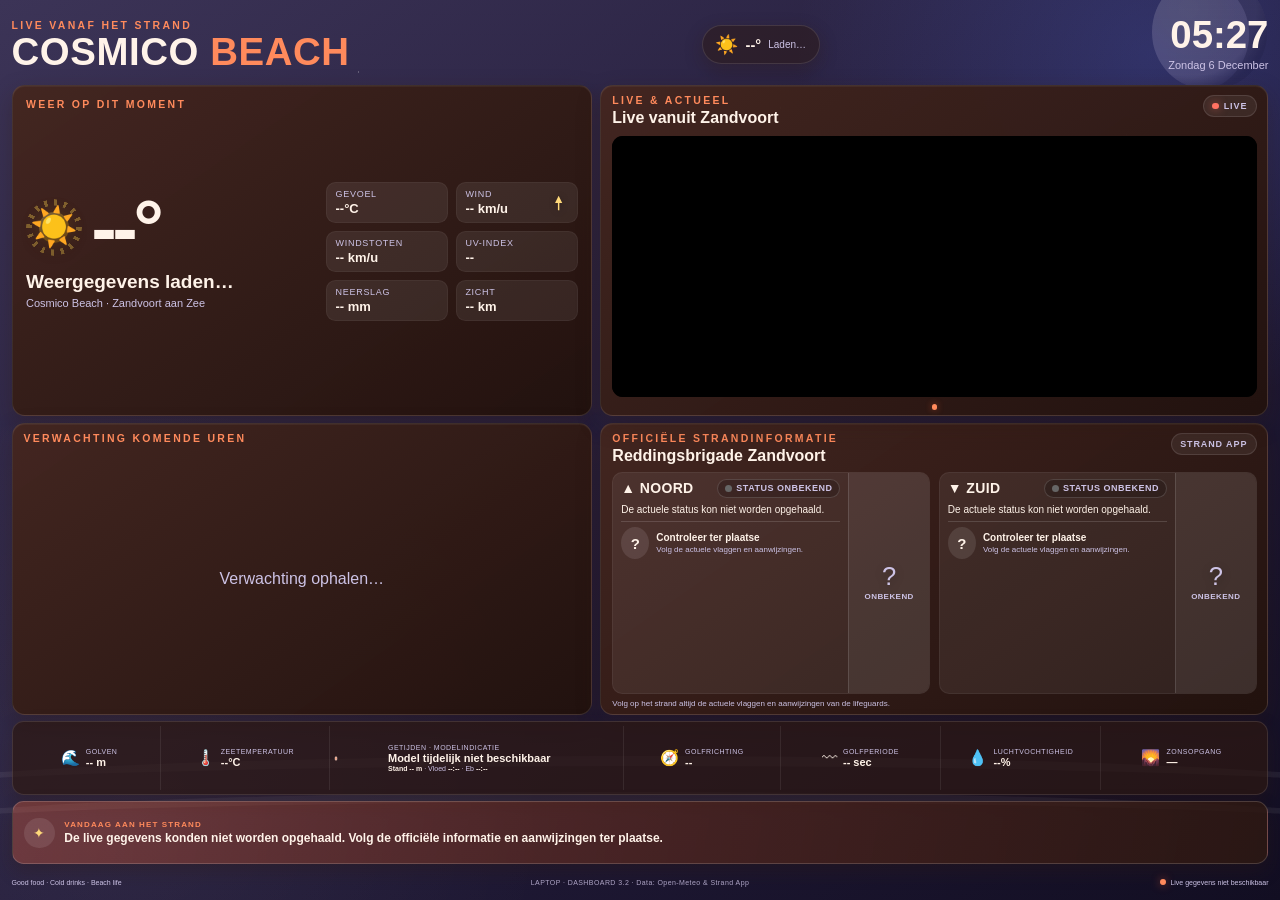
==== index.html @ 4845926a "versies aangepast" ====
<!doctype html>
<html lang="nl">
<head>
  <meta charset="utf-8">
  <meta name="viewport" content="width=device-width, initial-scale=1, viewport-fit=cover">
  <meta name="theme-color" content="#bc5e42">
  <meta http-equiv="Cache-Control" content="no-cache, no-store, must-revalidate">
  <title>Cosmico Beach — Dashboard 3.2.2</title>
  <link rel="stylesheet" href="style.css?v=323">
</head>
<body>
  <div class="ambient" aria-hidden="true">
    <div class="ambient-sun"><span></span></div>
    <div class="ambient-moon"></div>
    <div class="ambient-stars"></div>
    <div class="ambient-wave wave-one"></div>
    <div class="ambient-wave wave-two"></div>
  </div>

  <main id="webEmbed" class="web-embed" aria-label="Actuele strandinformatie Cosmico Beach">
    <a class="web-embed-link" href="https://dashboard.cosmicobeach.nl/?mode=mobile&v=321" target="_top" aria-label="Bekijk alle live strandinformatie">
      <div class="web-main">
        <span id="webWeatherIcon" class="web-weather-icon">☀️</span>
        <div class="web-weather-copy">
          <strong id="webTemperature">--°</strong>
          <span id="webCondition">Live gegevens laden…</span>
        </div>
      </div>
      <div class="web-metrics">
        <div><small>Zeewater</small><strong id="webWaterTemperature">--°C</strong></div>
        <div><small>Wind</small><strong id="webWind">-- km/u</strong></div>
        <div><small>Golven</small><strong id="webWaveHeight">-- m</strong></div>
        <div class="web-guard"><small>Strand</small><strong id="webGuardStatus">Status laden…</strong></div>
      </div>
      <span class="web-cta">Bekijk live strandweer →</span>
    </a>
  </main>

  <main id="adviceEmbed" class="advice-embed" aria-label="Actueel strandadvies Cosmico Beach">
    <a class="advice-embed-link" href="https://dashboard.cosmicobeach.nl/?mode=mobile&v=322" target="_top" aria-label="Bekijk alle live strandinformatie">
      <span class="advice-embed-icon" aria-hidden="true">✦</span>
      <div class="advice-embed-copy">
        <small>VANDAAG AAN HET STRAND</small>
        <strong id="webAdvice" aria-live="polite">Actueel strandadvies wordt samengesteld…</strong>
      </div>
      <span class="advice-embed-cta">Bekijk live strandweer →</span>
    </a>
  </main>

  <div id="app">
    <header class="topbar">
      <div class="brand-block">
        <div class="eyebrow">LIVE VANAF HET STRAND</div>
        <h1>COSMICO <span>BEACH</span></h1>
      </div>

      <div class="topbar-summary" aria-label="Korte weersamenvatting" aria-live="polite">
        <span id="headerWeatherIcon" class="mini-weather-icon">☀️</span>
        <strong id="headerTemperature">--°</strong>
        <span id="headerCondition">Laden…</span>
      </div>

      <div class="clock" aria-label="Tijd en datum">
        <strong id="clockTime">--:--</strong>
        <span id="clockDate">Zandvoort aan Zee</span>
      </div>
    </header>

    <main class="dashboard">
      <section class="card current-card">
        <div class="section-label">WEER OP DIT MOMENT</div>
        <div class="current-layout">
          <div class="weather-main">
            <div class="temperature-line">
              <div class="weather-orbit" aria-hidden="true">
                <span class="sun-core"></span>
                <span class="sun-rays"></span>
                <span id="weatherIcon" class="weather-icon">☀️</span>
              </div>
              <strong id="temperature" class="temperature" aria-live="polite">--°</strong>
            </div>
            <h2 id="condition" class="condition" aria-live="polite">Weergegevens laden…</h2>
            <p class="location">Cosmico Beach · Zandvoort aan Zee</p>
          </div>

          <div class="metric-grid">
            <div class="metric"><span>Gevoel</span><strong id="feelsLike">--°C</strong></div>
            <div class="metric metric-wind">
              <span>Wind</span>
              <strong id="wind">-- km/u</strong>
              <svg id="windArrow" class="wind-arrow" viewBox="0 0 24 24" aria-hidden="true" style="--wind-deg:0deg">
                <path d="M12 2 L17 12 L13 12 L13 22 L11 22 L11 12 L7 12 Z"></path>
              </svg>
            </div>
            <div class="metric"><span>Windstoten</span><strong id="windGusts">-- km/u</strong></div>
            <div class="metric"><span>UV-index</span><strong id="uvIndex">--</strong></div>
            <div class="metric"><span>Neerslag</span><strong id="precipitation">-- mm</strong></div>
            <div class="metric"><span>Zicht</span><strong id="visibility">-- km</strong></div>
          </div>
        </div>
      </section>

      <section class="card media-card">
        <div class="media-heading">
          <div>
            <div class="section-label">LIVE & ACTUEEL</div>
            <h2 id="mediaTitle">Live vanuit Zandvoort</h2>
          </div>
          <div class="media-indicator"><span class="live-dot"></span><span>LIVE</span></div>
        </div>
        <div class="media-frame">
          <iframe
            id="liveCamera"
            title="Live webcam Zandvoort Boulevard en strand"
            src="https://www.youtube.com/embed/q0-DDh1zdY4?autoplay=1&mute=1&controls=0&modestbranding=1&rel=0&playsinline=1"
            allow="autoplay; encrypted-media; picture-in-picture"
            referrerpolicy="strict-origin-when-cross-origin"
            allowfullscreen>
          </iframe>
          <div class="camera-fallback">Livecam wordt geladen…</div>
        </div>
        <div class="slide-dots" aria-hidden="true"><span class="active"></span></div>
      </section>

      <section class="card forecast-card">
        <div class="section-label">VERWACHTING KOMENDE UREN</div>
        <div id="hourlyForecast" class="hourly-forecast" aria-live="polite">
          <div class="loading-copy">Verwachting ophalen…</div>
        </div>
      </section>

      <section class="card rescue-card">
        <div class="rescue-heading">
          <div>
            <div class="section-label">OFFICIËLE STRANDINFORMATIE</div>
            <h2>Reddingsbrigade Zandvoort</h2>
          </div>
          <span class="source-chip">STRAND APP</span>
        </div>
        <div id="rescuePosts" class="rescue-posts" aria-live="polite">
          <div class="rescue-loading">Status van de strandposten wordt opgehaald…</div>
        </div>
        <p class="rescue-disclaimer">Volg op het strand altijd de actuele vlaggen en aanwijzingen van de lifeguards.</p>
      </section>

      <section class="conditions-strip">
        <div class="condition-item"><span class="condition-icon wave-icon">🌊</span><div><small>Golven</small><strong id="waveHeight">-- m</strong></div></div>
        <div class="condition-item"><span class="condition-icon">🌡️</span><div><small>Zeetemperatuur</small><strong id="waterTemperature">--°C</strong></div></div>
        <div class="condition-item tide-item">
          <svg id="tideSpark" class="tide-spark" viewBox="0 0 120 34" preserveAspectRatio="none" aria-hidden="true">
            <polyline id="tideSparkLine" points=""></polyline>
            <circle id="tideSparkNow" cx="0" cy="17" r="2.4"></circle>
          </svg>
          <div>
            <small>Getijden · modelindicatie</small>
            <strong id="tideState">Waterstand laden…</strong>
            <span class="tide-detail"><b id="tideHeight">Stand -- m</b> · Vloed <b id="nextHighTide">--:--</b> · Eb <b id="nextLowTide">--:--</b></span>
          </div>
        </div>
        <div class="condition-item"><span class="condition-icon compass-icon">🧭</span><div><small>Golfrichting</small><strong id="waveDirection">--</strong></div></div>
        <div class="condition-item"><span class="condition-icon period-icon">〰</span><div><small>Golfperiode</small><strong id="wavePeriod">-- sec</strong></div></div>
        <div class="condition-item"><span class="condition-icon">💧</span><div><small>Luchtvochtigheid</small><strong id="humidity">--%</strong></div></div>
        <div class="condition-item"><span class="condition-icon" id="sunIcon">🌅</span><div><small id="sunLabel">Zonsondergang</small><strong id="sunset">--:--</strong></div></div>
      </section>

      <section class="advice-bar">
        <div class="advice-icon">✦</div>
        <div>
          <small>VANDAAG AAN HET STRAND</small>
          <strong id="beachAdvice" aria-live="polite">Actueel strandadvies wordt samengesteld…</strong>
        </div>
      </section>
    </main>

    <footer>
      <span>Good food · Cold drinks · Beach life</span>
      <div class="mode-label"><span id="modeName">AUTO</span> · DASHBOARD 3.2 · Data: Open-Meteo & Strand App</div>
      <div id="connectionState" class="connection-state" aria-live="polite"><span class="connection-dot"></span><span id="connectionText">Verbinden…</span></div>
    </footer>
  </div>

  <script src="script.js?v=323" defer></script>
</body>
</html>
---- style.css ----
:root {
  --terracotta: #c75f40;
  --terracotta-light: #dc8668;
  --espresso: #24130f;
  --panel: rgba(43, 23, 18, .94);
  --cream: #fff3e9;
  --cream-soft: #e8d0c2;
  --orange: #ff6533;
  --gold: #f3bd6b;
  --green: #82d8ad;
  --red: #ff7262;
  --line: rgba(255,255,255,.11);
  --shadow: rgba(47,24,17,.32);
  --bg-a: rgba(255,101,51,.34);
  --bg-b: rgba(255,243,233,.12);
  --bg-1: #d6a892;
  --bg-2: #b86b50;
  --bg-3: #8d4635;
  --sun-opacity: .11;
  --moon-opacity: 0;
  --star-opacity: 0;
  --motion-play: running;
}

/* ---- Dag/nacht thema's, bepaald in script.js op basis van zonsopgang/zonsondergang ---- */
html[data-theme="dawn"] {
  --bg-a: rgba(255,163,120,.4); --bg-b: rgba(255,214,235,.16);
  --bg-1: #e3b3a6; --bg-2: #c2735f; --bg-3: #7a4058;
  --orange: #ff8552; --gold: #ffc98f;
}
html[data-theme="dusk"] {
  --bg-a: rgba(255,101,102,.38); --bg-b: rgba(120,70,140,.18);
  --bg-1: #c9836f; --bg-2: #8a4a5c; --bg-3: #402c4f;
  --orange: #ff7048; --gold: #f6a45f;
}
html[data-theme="night"] {
  --bg-a: rgba(90,120,255,.22); --bg-b: rgba(255,243,233,.05);
  --bg-1: #3c3457; --bg-2: #241d3c; --bg-3: #120e22;
  --espresso: #0d0a18; --cream-soft: #cdc3e6;
  --orange: #ff8a5c; --gold: #ffd97a;
  --sun-opacity: 0; --moon-opacity: .16; --star-opacity: .55;
}

* { box-sizing: border-box; }
html, body { width: 100%; height: 100%; margin: 0; overflow: hidden; }
body {
  color: var(--cream);
  font-family: Inter, Arial, Helvetica, sans-serif;
  background:
    radial-gradient(circle at 90% 6%, var(--bg-a), transparent 25%),
    radial-gradient(circle at 10% 90%, var(--bg-b), transparent 30%),
    linear-gradient(145deg, var(--bg-1) 0%, var(--bg-2) 52%, var(--bg-3) 100%);
  transition: background 1.6s ease, color .8s ease;
}
body::after {
  content: ""; position: fixed; inset: 0; z-index: 0; pointer-events: none; opacity: .14;
  background: repeating-linear-gradient(0deg, rgba(255,255,255,.025) 0, rgba(255,255,255,.025) 1px, transparent 1px, transparent 5px);
}

.ambient { position: fixed; inset: 0; z-index: 0; overflow: hidden; pointer-events: none; }
.ambient-sun { position: absolute; width: 16vw; height: 16vw; right: -3vw; top: -7vw; opacity: var(--sun-opacity); border: 2px dashed rgba(255,243,233,.7); border-radius: 50%; animation: ambient-spin 24s linear infinite; animation-play-state: var(--motion-play); transition: opacity 1.6s ease; }
.ambient-sun::before, .ambient-sun::after, .ambient-sun span::before, .ambient-sun span::after { content:""; position:absolute; left:50%; top:50%; width:1.7vw; height:.45vw; border-radius:999px; background:rgba(255,243,233,.75); transform-origin:-6.2vw center; }
.ambient-sun::before { transform: translate(6.2vw,-50%) rotate(0deg); }
.ambient-sun::after { transform: translate(6.2vw,-50%) rotate(90deg); }
.ambient-sun span::before { transform: translate(6.2vw,-50%) rotate(45deg); }
.ambient-sun span::after { transform: translate(6.2vw,-50%) rotate(135deg); }
.ambient-moon { position:absolute; width:9vw; height:9vw; right:1vw; top:-2vw; border-radius:50%; opacity:var(--moon-opacity); background:radial-gradient(circle at 32% 30%, #fff9e8, #dcd2f2 60%, transparent 75%); box-shadow:-1.4vw .2vw 0 0 rgba(12,10,24,.55) inset; transition:opacity 1.6s ease; }
.ambient-stars { position:absolute; inset:0; opacity:var(--star-opacity); transition:opacity 1.6s ease;
  background-image:
    radial-gradient(1.5px 1.5px at 12% 18%, #fff, transparent 60%),
    radial-gradient(1.5px 1.5px at 28% 8%, #fff, transparent 60%),
    radial-gradient(1px 1px at 42% 22%, #fff, transparent 60%),
    radial-gradient(1.5px 1.5px at 61% 12%, #fff, transparent 60%),
    radial-gradient(1px 1px at 75% 26%, #fff, transparent 60%),
    radial-gradient(1.5px 1.5px at 88% 15%, #fff, transparent 60%),
    radial-gradient(1px 1px at 20% 34%, #fff, transparent 60%),
    radial-gradient(1px 1px at 52% 30%, #fff, transparent 60%);
  background-repeat:no-repeat;
}
.ambient-wave { position:absolute; left:-10%; width:120%; height:8vh; bottom:8vh; opacity:.08; border-radius:50%; border-top:1.2vh solid rgba(255,255,255,.8); }
.wave-one { animation: ambient-wave 7s ease-in-out infinite alternate; animation-play-state: var(--motion-play); }
.wave-two { bottom:4vh; animation: ambient-wave 9s ease-in-out infinite alternate-reverse; animation-play-state: var(--motion-play); }

#app { position: relative; z-index: 1; width: 100vw; height: 100vh; padding: 2.05vh 1.8vw 1.45vh; display: grid; grid-template-rows: 8.5vh minmax(0,1fr) 3vh; gap: 1.15vh; }
.topbar { min-height:0; display:grid; grid-template-columns:1fr auto .65fr; align-items:center; }
.brand-block .eyebrow, .section-label { color:var(--orange); font-size:clamp(10px,.82vw,16px); font-weight:900; letter-spacing:.22em; transition:color 1.2s ease; }
.brand-block h1 { margin:.35vh 0 0; font-size:clamp(34px,3vw,62px); line-height:.92; letter-spacing:.015em; }
.brand-block h1 span { color:var(--orange); transition:color 1.2s ease; }
.topbar-summary { display:flex; align-items:center; gap:.55vw; padding:.8vh 1vw; border:1px solid var(--line); border-radius:999px; background:rgba(45,24,18,.5); box-shadow:0 .7vh 2vh var(--shadow); }
.mini-weather-icon { font-size:1.45vw; animation:icon-float 3s ease-in-out infinite; animation-play-state: var(--motion-play); }
.topbar-summary strong { font-size:1.15vw; }
.topbar-summary > span:last-child { color:var(--cream-soft); font-size:clamp(10px,.7vw,14px); }
.clock { text-align:right; }
.clock strong { display:block; font-size:clamp(34px,3vw,62px); line-height:.9; }
.clock span { display:block; margin-top:.65vh; color:var(--cream-soft); font-size:clamp(11px,.72vw,15px); text-transform:capitalize; }

.dashboard { min-height:0; display:grid; grid-template-columns:.93fr 1.07fr; grid-template-rows:minmax(0,1.05fr) minmax(0,.92fr) 8.6vh 7.7vh; grid-template-areas:"current media" "forecast rescue" "conditions conditions" "advice advice"; gap:1.22vh 1.05vw; }
.card { min-width:0; min-height:0; overflow:hidden; border:1px solid var(--line); border-radius:1.2vw; background:linear-gradient(145deg,rgba(68,38,31,.96),rgba(34,18,14,.98)); box-shadow:0 1vh 2.6vh var(--shadow), inset 0 1px 0 rgba(255,255,255,.045); transition:box-shadow .8s ease; }
.current-card { grid-area:current; padding:2.1vh 1.5vw; }
.current-layout { height:calc(100% - 2.2vh); display:grid; grid-template-columns:1.06fr .94fr; gap:1.3vw; align-items:center; }
.temperature-line { display:flex; align-items:center; gap:.7vw; }
.weather-orbit { position:relative; width:4.9vw; height:4.9vw; min-width:58px; min-height:58px; display:grid; place-items:center; }
.sun-core { position:absolute; width:54%; height:54%; border-radius:50%; background:radial-gradient(circle at 35% 30%,#fff3aa,#ffc01c 57%,#f18c00 100%); box-shadow:0 0 1.3vw rgba(255,188,40,.55); animation:sun-pulse 2.3s ease-in-out infinite; animation-play-state: var(--motion-play); }
.sun-rays { position:absolute; inset:0; border-radius:50%; background:repeating-conic-gradient(from 0deg, #ffd550 0deg 7deg, transparent 7deg 22.5deg); -webkit-mask:radial-gradient(circle,transparent 0 54%,#000 56% 70%,transparent 72%); mask:radial-gradient(circle,transparent 0 54%,#000 56% 70%,transparent 72%); animation:sun-spin 5.5s linear infinite; animation-play-state: var(--motion-play); }
html[data-theme="night"] .sun-core, html[data-theme="night"] .sun-rays { opacity:.35; }
.weather-icon { position:relative; z-index:2; font-size:clamp(38px,3vw,62px); filter:drop-shadow(0 .5vh .9vh rgba(0,0,0,.2)); animation:icon-float 3s ease-in-out infinite; animation-play-state: var(--motion-play); }
.temperature { font-size:clamp(70px,6.3vw,130px); line-height:.86; letter-spacing:-.06em; }
.condition { margin:1.2vh 0 0; font-size:clamp(19px,1.4vw,29px); }
.location { margin:.45vh 0 0; color:var(--cream-soft); font-size:clamp(11px,.72vw,15px); }
.metric-grid { display:grid; grid-template-columns:1fr 1fr; gap:.9vh .65vw; }
.metric { position:relative; min-width:0; padding:1vh .8vw; border:1px solid rgba(255,255,255,.045); border-radius:.75vw; background:rgba(255,255,255,.075); }
.metric span { display:block; color:var(--cream-soft); font-size:clamp(9px,.58vw,13px); letter-spacing:.08em; text-transform:uppercase; }
.metric strong { display:block; margin-top:.25vh; font-size:clamp(13px,1vw,20px); white-space:nowrap; }
.metric-wind strong { padding-right:1.6vw; }
.wind-arrow { position:absolute; right:.7vw; top:50%; width:1.35vw; height:1.35vw; min-width:15px; min-height:15px; fill:var(--gold); transform:translateY(-50%) rotate(var(--wind-deg,0deg)); transform-origin:center; transition:transform .9s cubic-bezier(.34,1.4,.4,1); filter:drop-shadow(0 .2vh .4vh rgba(0,0,0,.3)); }

.media-card { grid-area:media; position:relative; padding:1.45vh 1.05vw 1vh; display:flex; flex-direction:column; }
.media-heading, .rescue-heading { display:flex; justify-content:space-between; align-items:flex-start; gap:1vw; }
.media-heading h2, .rescue-heading h2 { margin:.35vh 0 0; font-size:clamp(16px,1.25vw,25px); }
.media-indicator, .source-chip { display:inline-flex; align-items:center; gap:.4vw; padding:.55vh .65vw; border:1px solid var(--line); border-radius:999px; color:var(--cream-soft); background:rgba(255,255,255,.065); font-size:clamp(9px,.58vw,13px); font-weight:800; letter-spacing:.1em; }
.live-dot { width:.48vw; height:.48vw; min-width:6px; min-height:6px; border-radius:50%; background:var(--red); box-shadow:0 0 .75vw rgba(255,114,98,.65); animation:live-pulse 1.5s ease-in-out infinite; animation-play-state: var(--motion-play); }
.media-frame { position:relative; flex:1; min-height:0; margin-top:1vh; overflow:hidden; border-radius:.85vw; background:#080707; }
.media-frame iframe { position:relative; z-index:2; width:100%; height:100%; display:block; border:0; background:#000; }
.camera-fallback { position:absolute; inset:0; z-index:1; display:grid; place-items:center; color:var(--cream-soft); font-size:clamp(11px,.75vw,15px); }
.slide-dots { height:1.4vh; display:flex; align-items:flex-end; justify-content:center; }
.slide-dots span { width:.45vw; height:.45vw; min-width:5px; min-height:5px; border-radius:50%; background:var(--orange); box-shadow:0 0 .6vw rgba(255,101,51,.48); }

.forecast-card { grid-area:forecast; padding:1.35vh 1.25vw 1.15vh; }
.hourly-forecast { height:calc(100% - 2.2vh); margin-top:.8vh; display:grid; grid-template-columns:repeat(6,1fr); gap:.55vw; }
.hour { min-width:0; padding:.7vh .25vw; border:1px solid rgba(255,255,255,.035); border-radius:.75vw; background:rgba(255,255,255,.065); display:flex; flex-direction:column; align-items:center; justify-content:space-around; text-align:center; transition:background .3s ease; }
.hour.is-now { background:rgba(255,101,51,.22); border-color:rgba(255,101,51,.4); }
.hour .time { color:var(--cream-soft); font-size:clamp(9px,.58vw,13px); }
.hour .icon { font-size:1.6vw; animation:icon-float 3.4s ease-in-out infinite; animation-play-state: var(--motion-play); }
.hour:nth-child(2n) .icon { animation-delay:-1.2s; }
.hour .degrees { font-size:1.05vw; font-weight:900; }
.hour .rain { color:#bfe7ff; font-size:clamp(9px,.55vw,12px); }
.loading-copy { grid-column:1/-1; display:grid; place-items:center; color:var(--cream-soft); }

.rescue-card { grid-area:rescue; padding:1.35vh 1.15vw .9vh; display:flex; flex-direction:column; }
.rescue-posts { flex:1; min-height:0; margin-top:.8vh; display:grid; grid-template-columns:1fr 1fr; gap:.7vw; }
.rescue-post { min-width:0; min-height:0; padding:.9vh .8vw; border:1px solid rgba(255,255,255,.055); border-radius:.8vw; background:rgba(255,255,255,.07); overflow:hidden; }
.rescue-post-top { display:flex; justify-content:space-between; align-items:center; gap:.55vw; }
.rescue-post h3 { margin:0; font-size:clamp(12px,.92vw,18px); }
.lifeguard-status { flex-shrink:0; display:inline-flex; align-items:center; gap:.32vw; font-size:clamp(9px,.6vw,13px); font-weight:900; }
.status-light { width:.55vw; height:.55vw; min-width:6px; min-height:6px; border-radius:50%; background:#666; }
.status-light.on { background:var(--green); box-shadow:0 0 .75vw rgba(130,216,173,.55); animation:status-pulse 2s ease-in-out infinite; animation-play-state: var(--motion-play); }
.status-light.off { background:#111; box-shadow:0 0 0 1px rgba(255,255,255,.18); }
.rescue-state { margin:.55vh 0 0; color:var(--cream-soft); font-size:clamp(9px,.58vw,12px); line-height:1.2; }
.flag-block { margin-top:.55vh; padding-top:.5vh; border-top:1px solid var(--line); display:grid; grid-template-columns:auto 1fr; gap:.45vw; align-items:center; }
.flag-block img { width:2.1vw; height:3.5vh; object-fit:contain; }
.flag-block strong { display:block; color:var(--gold); font-size:clamp(9px,.58vw,13px); line-height:1.15; }
.flag-block span { display:block; margin-top:.12vh; color:var(--cream-soft); font-size:clamp(8px,.48vw,11px); line-height:1.15; }
.no-flag { margin-top:.5vh; padding-top:.45vh; border-top:1px solid var(--line); color:var(--cream-soft); font-size:clamp(8px,.5vw,11px); }
.rescue-loading { grid-column:1/-1; display:grid; place-items:center; color:var(--cream-soft); text-align:center; }
.rescue-disclaimer { margin:.5vh 0 0; color:var(--cream-soft); font-size:clamp(8px,.48vw,11px); line-height:1.2; }

.conditions-strip { grid-area:conditions; min-height:0; padding:.65vh .65vw; border:1px solid var(--line); border-radius:.92vw; background:rgba(45,24,18,.72); display:grid; grid-template-columns:.8fr .95fr 1.65fr .88fr .9fr .9fr .9fr; gap:0; box-shadow:0 .8vh 2vh var(--shadow); }
.condition-item { min-width:0; display:flex; align-items:center; justify-content:center; gap:.48vw; padding:0 .45vw; border-right:1px solid rgba(255,255,255,.08); }
.condition-item:last-child { border-right:0; }
.condition-icon { flex:0 0 auto; font-size:1.35vw; }
.wave-icon { animation:wave-bob 2.4s ease-in-out infinite; animation-play-state: var(--motion-play); }
.compass-icon { animation:compass-wobble 4.5s ease-in-out infinite; animation-play-state: var(--motion-play); }
.period-icon { display:inline-block; animation:period-wave 2.2s ease-in-out infinite; animation-play-state: var(--motion-play); }
.condition-item small { display:block; color:var(--cream-soft); font-size:clamp(7px,.46vw,10px); text-transform:uppercase; letter-spacing:.07em; white-space:nowrap; }
.condition-item strong { display:block; margin-top:.15vh; font-size:clamp(12px,.82vw,18px); white-space:nowrap; }
.tide-item { justify-content:flex-start; }
.tide-item strong { font-size:clamp(11px,.78vw,17px); }
.tide-detail { display:block; margin-top:.12vh; color:var(--cream-soft); font-size:clamp(7px,.44vw,10px); white-space:nowrap; }
.tide-detail b { color:var(--cream); font-weight:800; }
.tide-spark { flex:0 0 auto; width:3.6vw; height:3vh; min-width:38px; min-height:22px; overflow:visible; }
.tide-spark polyline { fill:none; stroke:var(--gold); stroke-width:2.2; stroke-linecap:round; stroke-linejoin:round; }
.tide-spark circle { fill:var(--orange); stroke:rgba(255,255,255,.85); stroke-width:1; }

.advice-bar { grid-area:advice; min-height:0; padding:.9vh 1.15vw; border:1px solid rgba(255,255,255,.16); border-radius:.92vw; background:linear-gradient(100deg,rgba(255,101,51,.3),rgba(45,24,18,.86)); box-shadow:0 .8vh 2vh var(--shadow); display:flex; align-items:center; gap:.75vw; }
.advice-icon { width:2.4vw; height:2.4vw; border-radius:50%; display:grid; place-items:center; background:rgba(255,255,255,.1); color:var(--gold); font-size:1.1vw; animation:slow-spin 10s linear infinite; animation-play-state: var(--motion-play); }
.advice-bar small { display:block; color:var(--orange); font-size:clamp(8px,.5vw,11px); font-weight:900; letter-spacing:.14em; }
.advice-bar strong { display:block; margin-top:.22vh; font-size:clamp(12px,.8vw,17px); line-height:1.2; }

footer { display:grid; grid-template-columns:1fr auto 1fr; align-items:center; color:var(--cream-soft); font-size:clamp(7px,.48vw,10px); }
.mode-label { opacity:.82; letter-spacing:.06em; }
.connection-state { justify-self:end; display:flex; align-items:center; gap:.36vw; }
.connection-dot { width:.46vw; height:.46vw; min-width:5px; min-height:5px; border-radius:50%; background:var(--orange); box-shadow:0 0 .65vw rgba(255,101,51,.55); }
.connection-state.online .connection-dot { background:var(--green); box-shadow:0 0 .65vw rgba(130,216,173,.55); animation:status-pulse 2.2s ease-in-out infinite; animation-play-state: var(--motion-play); }

html[data-mode="tv"] #app { padding:2.05vh 1.8vw 1.4vh; }
html[data-mode="tv"] .temperature { font-size:clamp(82px,6.4vw,132px); }
html[data-mode="tv"] .brand-block h1, html[data-mode="tv"] .clock strong { font-size:clamp(44px,3.35vw,70px); }
html[data-mode="tv"] .advice-bar strong { font-size:clamp(15px,.95vw,20px); }
html[data-mode="laptop"] #app { padding:1.45vh 1.15vw 1vh; grid-template-rows:8.1vh minmax(0,1fr) 2.8vh; gap:.85vh; }
html[data-mode="laptop"] .dashboard { gap:.85vh .75vw; }
html[data-mode="laptop"] .card { border-radius:1vw; }

@media (max-width: 1450px) and (min-width: 701px), (max-height: 800px) and (min-width: 701px) {
  #app { padding:1.1vh .9vw .7vh !important; grid-template-rows:7.7vh minmax(0,1fr) 2.6vh !important; gap:.65vh !important; }
  .dashboard { grid-template-rows:minmax(0,1.02fr) minmax(0,.9fr) 8.2vh 7vh; gap:.7vh .65vw !important; }
  .card { border-radius:.85vw; }
  .current-card { padding:1.4vh 1.05vw; }
  .media-card, .forecast-card, .rescue-card { padding:1vh .85vw .65vh; }
  .brand-block h1, .clock strong { font-size:clamp(32px,3vw,48px) !important; }
  .temperature { font-size:clamp(64px,6vw,92px) !important; }
  .weather-orbit { width:4.4vw; height:4.4vw; min-width:48px; min-height:48px; }
  .metric { padding:.65vh .65vw; }
  .conditions-strip { padding:.45vh .45vw; }
  .condition-icon { font-size:1.2vw; }
  .condition-item strong { font-size:clamp(11px,.8vw,15px); }
  .advice-bar { padding:.55vh .9vw; }
}

@media (max-width: 700px) {
  html, body { height:auto; min-height:100%; overflow-y:auto; overflow-x:hidden; }
  #app { width:100%; height:auto; min-height:100vh; display:block; padding:15px; }
  .ambient-sun, .ambient-moon { width:190px; height:190px; }
  .topbar { display:grid; grid-template-columns:1fr auto; gap:12px; margin-bottom:15px; }
  .topbar-summary { display:none; }
  .brand-block .eyebrow { font-size:9px; }
  .brand-block h1, .clock strong { font-size:30px; }
  .clock span { font-size:10px; }
  .dashboard { display:block; }
  .card, .conditions-strip, .advice-bar { margin-bottom:13px; border-radius:16px; }
  .current-card, .media-card, .forecast-card, .rescue-card { padding:16px; }
  .current-layout { height:auto; display:block; }
  .weather-orbit { width:72px; height:72px; }
  .weather-icon { font-size:44px; }
  .temperature { font-size:66px; }
  .condition { font-size:21px; }
  .metric-grid { margin-top:15px; gap:8px; }
  .metric { padding:10px; border-radius:10px; }
  .metric span { font-size:9px; }
  .metric strong { font-size:15px; }
  .wind-arrow { width:16px; height:16px; right:10px; }
  .media-frame { margin-top:12px; aspect-ratio:16/9; height:auto; min-height:190px; border-radius:12px; }
  .hourly-forecast { height:auto; grid-template-columns:repeat(3,1fr); gap:8px; }
  .hour { min-height:108px; border-radius:11px; }
  .hour .icon { font-size:25px; }
  .hour .degrees { font-size:16px; }
  .rescue-posts { display:block; }
  .rescue-post { margin-top:9px; padding:12px; border-radius:11px; }
  .rescue-post h3 { font-size:15px; }
  .status-light { width:8px; height:8px; }
  .conditions-strip { display:grid; grid-template-columns:1fr 1fr; padding:11px; gap:10px; }
  .condition-item { justify-content:flex-start; border-right:0; padding:5px; }
  .condition-item.tide-item { grid-column:1/-1; }
  .condition-icon { font-size:20px; }
  .tide-spark { width:56px; height:28px; }
  .condition-item small { font-size:9px; }
  .condition-item strong { font-size:15px; }
  .tide-detail { font-size:9px; white-space:normal; }
  .advice-bar { padding:13px; align-items:flex-start; }
  .advice-icon { width:35px; height:35px; flex:0 0 auto; font-size:15px; }
  .advice-bar strong { font-size:14px; }
  footer { display:flex; flex-wrap:wrap; gap:7px; justify-content:space-between; font-size:9px; }
  .mode-label { order:3; width:100%; text-align:center; }
}

@media (prefers-reduced-motion: reduce) {
  :root { --motion-play: paused; }
  * { transition-duration: .01ms !important; }
}

@keyframes ambient-spin { to { transform:rotate(360deg); } }
@keyframes ambient-wave { 0% { transform:translateX(-3%) scaleY(.85); } 100% { transform:translateX(4%) scaleY(1.18); } }
@keyframes slow-spin { to { transform:rotate(360deg); } }
@keyframes sun-spin { from { transform:rotate(0deg); } to { transform:rotate(360deg); } }
@keyframes sun-pulse { 0%,100% { transform:scale(.94); opacity:.82; } 50% { transform:scale(1.1); opacity:1; } }
@keyframes icon-float { 0%,100% { transform:translateY(0); } 50% { transform:translateY(-5%); } }
@keyframes live-pulse { 0%,100% { opacity:.55; transform:scale(.82); } 50% { opacity:1; transform:scale(1.18); } }
@keyframes status-pulse { 0%,100% { opacity:.7; } 50% { opacity:1; } }
@keyframes wave-bob { 0%,100% { transform:translateY(1px) rotate(-2deg); } 50% { transform:translateY(-3px) rotate(2deg); } }
@keyframes compass-wobble { 0%,100% { transform:rotate(-7deg); } 50% { transform:rotate(7deg); } }
@keyframes period-wave { 0%,100% { transform:scaleX(.9) translateY(1px); } 50% { transform:scaleX(1.16) translateY(-1px); } }


/* =========================================================
   COSMICO BEACH DASHBOARD 3.2
   Versterkte strandveiligheid + scherpere TV-presentatie
   ========================================================= */

.rescue-post {
  display: grid;
  grid-template-columns: minmax(0, 1fr) clamp(74px, 7.2vw, 132px);
  padding: 0;
  border-width: 1px;
  background: rgba(255, 255, 255, .065);
}

.rescue-copy {
  min-width: 0;
  padding: .85vh .75vw;
}

.rescue-symbol {
  min-width: 0;
  display: flex;
  flex-direction: column;
  align-items: center;
  justify-content: center;
  gap: .4vh;
  padding: .65vh .35vw;
  border-left: 1px solid rgba(255,255,255,.12);
  text-align: center;
}

.rescue-symbol span {
  font-size: clamp(24px, 2.35vw, 48px);
  line-height: 1;
  filter: drop-shadow(0 .35vh .5vh rgba(0,0,0,.25));
}

.rescue-symbol strong {
  font-size: clamp(8px, .55vw, 12px);
  line-height: 1.05;
  letter-spacing: .055em;
}

.rescue-post h3 {
  font-size: clamp(14px, 1.05vw, 21px);
  letter-spacing: .025em;
}

.lifeguard-status {
  padding: .42vh .55vw;
  border: 1px solid rgba(255,255,255,.15);
  border-radius: 999px;
  letter-spacing: .055em;
  background: rgba(0,0,0,.18);
}

.status-guarded {
  color: #e2ffef;
  border-color: rgba(130,216,173,.46);
  background: rgba(66,144,104,.28);
}

.status-off {
  color: #ffe6df;
  border-color: rgba(255,114,98,.44);
  background: rgba(138,54,43,.3);
}

.status-unknown {
  color: var(--cream-soft);
}

.rescue-state {
  margin-top: .62vh;
  font-size: clamp(10px, .62vw, 13px);
  color: var(--cream);
}

.safety-message {
  margin-top: .62vh;
  padding-top: .52vh;
  border-top: 1px solid rgba(255,255,255,.14);
  display: grid;
  grid-template-columns: auto minmax(0, 1fr);
  align-items: center;
  gap: .55vw;
}

.safety-message img {
  width: clamp(30px, 2.45vw, 48px);
  height: clamp(30px, 3.8vh, 46px);
  object-fit: contain;
  background: rgba(255,255,255,.92);
  border-radius: .2vw;
}

.safety-mini-icon {
  width: clamp(28px, 2.15vw, 42px);
  height: clamp(28px, 3.6vh, 42px);
  display: grid;
  place-items: center;
  border-radius: 50%;
  background: rgba(255,255,255,.1);
  font-size: clamp(15px, 1.15vw, 23px);
  font-weight: 900;
}

.safety-message strong {
  display: block;
  font-size: clamp(10px, .65vw, 14px);
  line-height: 1.05;
}

.safety-message span:not(.safety-mini-icon) {
  display: -webkit-box;
  margin-top: .16vh;
  overflow: hidden;
  color: var(--cream-soft);
  font-size: clamp(8px, .48vw, 11px);
  line-height: 1.15;
  -webkit-box-orient: vertical;
  -webkit-line-clamp: 2;
}

.safety-guarded {
  border-color: rgba(130,216,173,.38);
  background:
    linear-gradient(115deg, rgba(49,116,83,.24), rgba(255,255,255,.045));
}

.safety-guarded .rescue-symbol {
  color: #e1ffed;
  background: rgba(77,158,111,.2);
}

.safety-off {
  border-color: rgba(180,180,180,.25);
  background:
    linear-gradient(115deg, rgba(22,22,22,.42), rgba(255,255,255,.04));
}

.safety-off .rescue-symbol {
  color: #f5ebe6;
  background: rgba(0,0,0,.22);
}

.safety-warning {
  border-color: rgba(255,220,0,.78);
  background:
    linear-gradient(115deg, rgba(133,113,0,.52), rgba(255,214,0,.09));
  box-shadow: inset 0 0 0 1px rgba(255,220,0,.13);
}

.safety-warning .rescue-symbol {
  color: #211b00;
  background: linear-gradient(180deg, #ffe600, #f6d900);
}

.safety-warning .safety-message strong {
  color: #ffd66f;
}

.safety-danger {
  border-color: rgba(255,84,69,.82);
  background:
    linear-gradient(115deg, rgba(128,24,20,.6), rgba(255,78,61,.1));
  box-shadow: inset 0 0 0 1px rgba(255,84,69,.16);
}

.safety-danger .rescue-symbol {
  color: #fff;
  background: linear-gradient(180deg, #ce2d25, #8f1814);
}

.safety-danger .safety-message strong {
  color: #ff9b8f;
}

.safety-unknown .rescue-symbol {
  color: var(--cream-soft);
  background: rgba(255,255,255,.06);
}

.safety-message-clear strong {
  color: var(--cream);
}

/* De bron is smaller dan 16:9. In TV-modus croppen we subtiel,
   zodat de webcamkaart minder zwarte zijbalken toont. */
html[data-mode="tv"] .media-frame iframe {
  width: 112%;
  height: 112%;
  margin-left: -6%;
  margin-top: -3%;
}

html[data-mode="tv"] .rescue-post {
  grid-template-columns: minmax(0, 1fr) clamp(88px, 7.8vw, 150px);
}

html[data-mode="tv"] .rescue-symbol strong {
  font-size: clamp(10px, .62vw, 14px);
}

html[data-mode="tv"] .lifeguard-status {
  font-size: clamp(10px, .66vw, 14px);
}

@media (max-width: 1450px) and (min-width: 701px), (max-height: 800px) and (min-width: 701px) {
  .rescue-post {
    grid-template-columns: minmax(0, 1fr) clamp(64px, 6.3vw, 96px);
  }

  .rescue-copy {
    padding: .62vh .62vw;
  }

  .rescue-symbol span {
    font-size: clamp(20px, 2vw, 34px);
  }

  .safety-message span:not(.safety-mini-icon) {
    -webkit-line-clamp: 1;
  }
}

@media (max-width: 700px) {
  .rescue-posts {
    grid-template-columns: 1fr;
  }

  .rescue-post {
    grid-template-columns: minmax(0, 1fr) 92px;
    min-height: 174px;
  }

  .rescue-copy {
    padding: 13px;
  }

  .rescue-post-top {
    align-items: flex-start;
    flex-direction: column;
  }

  .rescue-symbol {
    padding: 10px 6px;
  }

  .rescue-symbol span {
    font-size: 34px;
  }

  .rescue-symbol strong {
    font-size: 9px;
  }

  .lifeguard-status {
    padding: 6px 8px;
    font-size: 11px;
  }

  .rescue-state {
    font-size: 12px;
  }

  .safety-message strong {
    font-size: 12px;
  }

  .safety-message span:not(.safety-mini-icon) {
    font-size: 10px;
  }
}


/* ---- Compacte website-embed: ?mode=web ---- */
.web-embed { display:none; }
html[data-mode="web"], html[data-mode="web"] body {
  width:100%; height:100%; min-height:0; overflow:hidden; background:transparent;
}
html[data-mode="web"] body::after,
html[data-mode="web"] .ambient,
html[data-mode="web"] #app { display:none !important; }
html[data-mode="web"] .web-embed {
  display:block; width:100%; height:100%; padding:0; margin:0; color:var(--cream);
  font-family:Inter, Arial, Helvetica, sans-serif;
}
.web-embed-link {
  width:100%; height:100%; min-height:112px; padding:14px 18px; display:grid;
  grid-template-columns:minmax(150px,.85fr) minmax(390px,1.8fr) auto; align-items:center; gap:18px;
  color:inherit; text-decoration:none; border:1px solid rgba(255,255,255,.13); border-radius:18px;
  background:linear-gradient(115deg,rgba(68,38,31,.98),rgba(34,18,14,.98));
  box-shadow:0 12px 30px rgba(47,24,17,.3), inset 0 1px 0 rgba(255,255,255,.05); overflow:hidden;
}
.web-main { display:flex; align-items:center; gap:12px; min-width:0; }
.web-weather-icon { font-size:42px; line-height:1; animation:icon-float 3s ease-in-out infinite; }
.web-weather-copy { min-width:0; display:flex; flex-direction:column; }
.web-weather-copy strong { font-size:34px; line-height:.95; }
.web-weather-copy span { margin-top:5px; color:var(--cream-soft); font-size:13px; white-space:nowrap; overflow:hidden; text-overflow:ellipsis; }
.web-metrics { display:grid; grid-template-columns:repeat(4,minmax(0,1fr)); gap:8px; min-width:0; }
.web-metrics > div { min-width:0; padding:10px 11px; border-radius:12px; background:rgba(255,255,255,.075); border:1px solid rgba(255,255,255,.045); }
.web-metrics small { display:block; color:var(--cream-soft); font-size:9px; letter-spacing:.08em; text-transform:uppercase; }
.web-metrics strong { display:block; margin-top:4px; font-size:14px; white-space:nowrap; overflow:hidden; text-overflow:ellipsis; }
.web-guard strong.is-guarded { color:var(--green); }
.web-guard strong.is-off { color:#f1d2c8; }
.web-guard strong.is-unknown { color:var(--gold); }
.web-cta { color:var(--orange); font-size:13px; font-weight:900; white-space:nowrap; }
.web-embed-link:hover .web-cta { text-decoration:underline; }
@media (max-width:900px) {
  .web-embed-link { grid-template-columns:minmax(140px,.8fr) 1fr; gap:12px; padding:12px 14px; }
  .web-metrics { grid-template-columns:repeat(2,1fr); }
  .web-cta { display:none; }
}
@media (max-width:560px) {
  html[data-mode="web"], html[data-mode="web"] body { height:auto; min-height:100%; overflow:visible; }
  .web-embed-link { height:auto; min-height:180px; grid-template-columns:1fr; }
  .web-main { justify-content:center; }
}


/* ---- Los live adviesblok voor Wix: ?mode=advice ---- */
.advice-embed { display:none; }
html[data-mode="advice"], html[data-mode="advice"] body {
  width:100%; height:100%; min-height:0; overflow:hidden; background:transparent;
}
html[data-mode="advice"] body::after,
html[data-mode="advice"] .ambient,
html[data-mode="advice"] #app,
html[data-mode="advice"] .web-embed { display:none !important; }
html[data-mode="advice"] .advice-embed {
  display:block; width:100%; height:100%; padding:0; margin:0; color:var(--cream);
  font-family:Inter, Arial, Helvetica, sans-serif;
}
.advice-embed-link {
  width:100%; height:100%; min-height:84px; padding:14px 18px; display:grid;
  grid-template-columns:auto minmax(0,1fr) auto; align-items:center; gap:14px;
  color:inherit; text-decoration:none; border:1px solid rgba(255,255,255,.15); border-radius:18px;
  background:linear-gradient(100deg,rgba(255,101,51,.30),rgba(45,24,18,.96));
  box-shadow:0 12px 30px rgba(47,24,17,.30), inset 0 1px 0 rgba(255,255,255,.05); overflow:hidden;
}
.advice-embed-icon {
  width:44px; height:44px; display:grid; place-items:center; flex:0 0 auto; border-radius:50%;
  background:rgba(255,255,255,.10); color:var(--gold); font-size:19px;
  animation:slow-spin 10s linear infinite; animation-play-state:var(--motion-play);
}
.advice-embed-copy { min-width:0; }
.advice-embed-copy small {
  display:block; color:var(--orange); font-size:10px; font-weight:900; letter-spacing:.14em;
}
.advice-embed-copy strong {
  display:block; margin-top:5px; font-size:clamp(14px,1.15vw,20px); line-height:1.25;
}
.advice-embed-cta { color:var(--orange); font-size:13px; font-weight:900; white-space:nowrap; }
.advice-embed-link:hover .advice-embed-cta { text-decoration:underline; }
@media (max-width:760px) {
  .advice-embed-link { min-height:108px; grid-template-columns:auto minmax(0,1fr); padding:13px 14px; }
  .advice-embed-cta { display:none; }
  .advice-embed-copy strong { font-size:14px; }
}
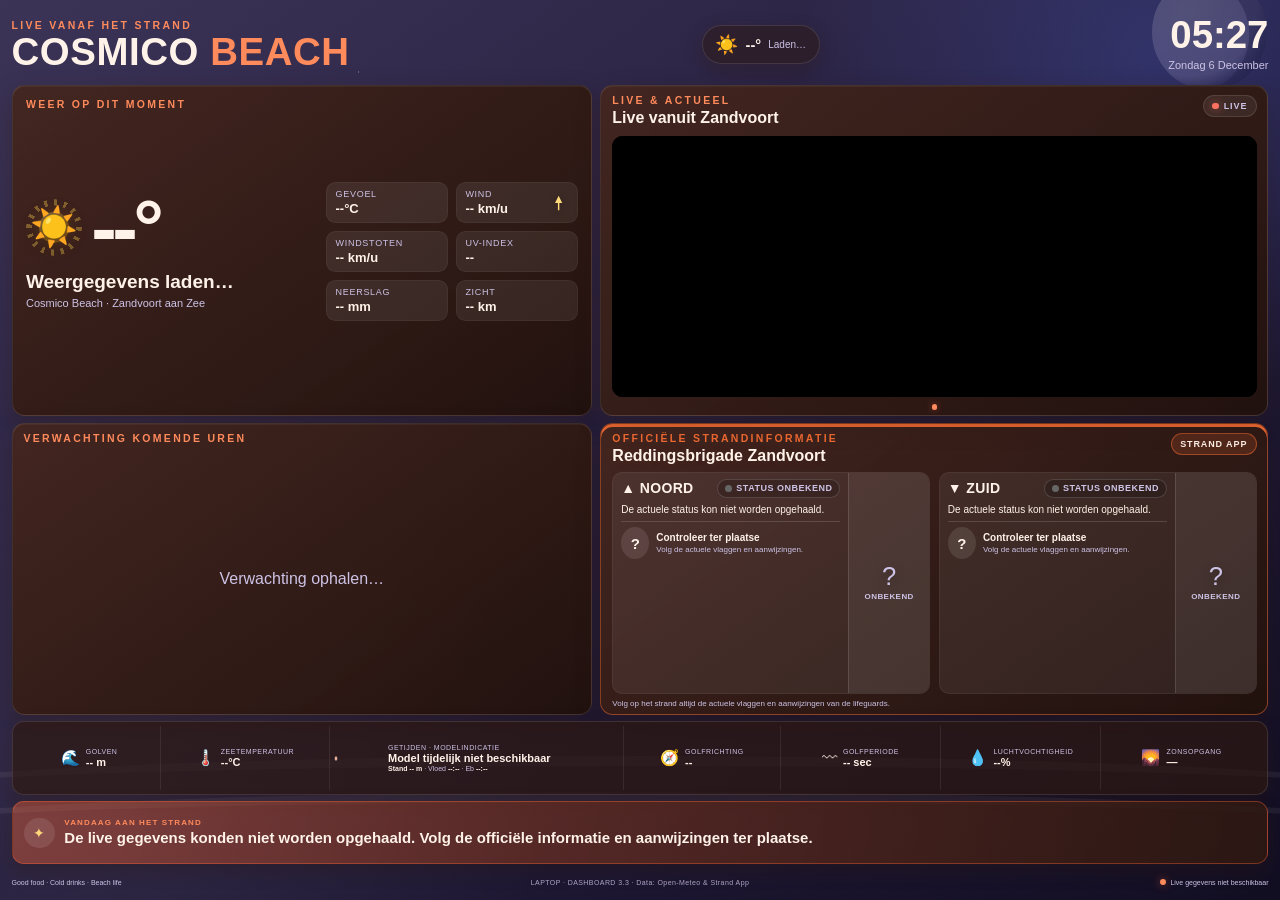
==== commit 9dd18f56: "3.3.1" ====
--- a/index.html
+++ b/index.html
@@ -5,8 +5,8 @@
   <meta name="viewport" content="width=device-width, initial-scale=1, viewport-fit=cover">
   <meta name="theme-color" content="#bc5e42">
   <meta http-equiv="Cache-Control" content="no-cache, no-store, must-revalidate">
-  <title>Cosmico Beach — Dashboard 3.2.2</title>
-  <link rel="stylesheet" href="style.css?v=323">
+  <title>Cosmico Beach — Dashboard 3.3.1</title>
+  <link rel="stylesheet" href="style.css?v=331">
 </head>
 <body>
   <div class="ambient" aria-hidden="true">
@@ -18,7 +18,7 @@
   </div>
 
   <main id="webEmbed" class="web-embed" aria-label="Actuele strandinformatie Cosmico Beach">
-    <a class="web-embed-link" href="https://dashboard.cosmicobeach.nl/?mode=mobile&v=321" target="_top" aria-label="Bekijk alle live strandinformatie">
+    <a class="web-embed-link" href="https://dashboard.cosmicobeach.nl/?mode=mobile&v=331" target="_top" aria-label="Bekijk alle live strandinformatie">
       <div class="web-main">
         <span id="webWeatherIcon" class="web-weather-icon">☀️</span>
         <div class="web-weather-copy">
@@ -37,7 +37,7 @@
   </main>
 
   <main id="adviceEmbed" class="advice-embed" aria-label="Actueel strandadvies Cosmico Beach">
-    <a class="advice-embed-link" href="https://dashboard.cosmicobeach.nl/?mode=mobile&v=322" target="_top" aria-label="Bekijk alle live strandinformatie">
+    <a class="advice-embed-link" href="https://dashboard.cosmicobeach.nl/?mode=mobile&v=331" target="_top" aria-label="Bekijk alle live strandinformatie">
       <span class="advice-embed-icon" aria-hidden="true">✦</span>
       <div class="advice-embed-copy">
         <small>VANDAAG AAN HET STRAND</small>
@@ -174,11 +174,11 @@
 
     <footer>
       <span>Good food · Cold drinks · Beach life</span>
-      <div class="mode-label"><span id="modeName">AUTO</span> · DASHBOARD 3.2 · Data: Open-Meteo & Strand App</div>
+      <div class="mode-label"><span id="modeName">AUTO</span> · DASHBOARD 3.3 · Data: Open-Meteo & Strand App</div>
       <div id="connectionState" class="connection-state" aria-live="polite"><span class="connection-dot"></span><span id="connectionText">Verbinden…</span></div>
     </footer>
   </div>
 
-  <script src="script.js?v=323" defer></script>
+  <script src="script.js?v=331" defer></script>
 </body>
 </html>
--- a/style.css
+++ b/style.css
@@ -456,13 +456,18 @@
   color: var(--cream);
 }
 
-/* De bron is smaller dan 16:9. In TV-modus croppen we subtiel,
-   zodat de webcamkaart minder zwarte zijbalken toont. */
-html[data-mode="tv"] .media-frame iframe {
-  width: 112%;
-  height: 112%;
-  margin-left: -6%;
-  margin-top: -3%;
+/* Webcam desktop: laat de 16:9 livestream het kader echt vullen.
+   Het iframe blijft 16:9 en wordt verticaal gecropt door het brede dashboardkader,
+   zodat zwarte zijbalken zoveel mogelijk verdwijnen zonder het beeld te vervormen. */
+html[data-mode="tv"] .media-frame iframe,
+html[data-mode="laptop"] .media-frame iframe {
+  position: absolute;
+  left: 0;
+  top: 50%;
+  width: 100%;
+  height: auto;
+  aspect-ratio: 16 / 9;
+  transform: translateY(-50%);
 }
 
 html[data-mode="tv"] .rescue-post {
@@ -629,3 +634,43 @@
   .advice-embed-cta { display:none; }
   .advice-embed-copy strong { font-size:14px; }
 }
+
+/* ===== 3.3.0 — Reddingsbrigade accent, leesbare uurverwachting & Cosmico oneliners ===== */
+:root { --rescue-orange:#f36b32; --rescue-orange-soft:rgba(243,107,50,.18); }
+
+/* Reddingsbrigade herkenbaar oranje; veiligheidsstatus rood/groen blijft leidend */
+.rescue-card { border-color:rgba(243,107,50,.48); box-shadow:0 1vh 2.6vh var(--shadow), inset 0 3px 0 var(--rescue-orange); }
+.rescue-card .section-label { color:var(--rescue-orange); }
+.rescue-card .source-chip { color:#fff0e8; border-color:rgba(243,107,50,.5); background:var(--rescue-orange-soft); }
+.rescue-heading h2 { text-shadow:0 0 1.2vw rgba(243,107,50,.12); }
+
+/* Uurverwachting: vanaf afstand leesbaar */
+.hour { padding:1.05vh .35vw; }
+.hour .time { color:var(--cream); font-size:clamp(13px,.86vw,18px); font-weight:850; }
+.hour .icon { font-size:clamp(30px,2.15vw,44px); }
+.hour .degrees { font-size:clamp(24px,1.65vw,34px); line-height:1; }
+.hour .sunshine { color:#ffe2a5; font-size:clamp(10px,.65vw,14px); font-weight:800; letter-spacing:.02em; white-space:nowrap; }
+.hour .sunshine strong { color:#fff3d3; font-size:1.08em; }
+.hour .weather-detail-separator { color:var(--cream-soft); opacity:.75; padding:0 .08em; }
+
+/* Cosmico-oneliner */
+.advice-bar { border-color:rgba(255,101,51,.38); background:linear-gradient(100deg,rgba(255,101,51,.38),rgba(45,24,18,.9)); }
+.advice-bar strong { font-size:clamp(15px,1vw,21px); }
+html[data-mode="tv"] .advice-bar strong { font-size:clamp(18px,1.15vw,24px); }
+
+/* Mobiel: oneliner bewust prominent */
+@media (max-width:700px) {
+  .hour { min-height:132px; padding:12px 6px; }
+  .hour .time { font-size:14px; }
+  .hour .icon { font-size:31px; }
+  .hour .degrees { font-size:23px; }
+  .hour .sunshine { font-size:10px; }
+  .advice-bar { padding:17px 15px; min-height:86px; align-items:center; }
+  .advice-icon { width:42px; height:42px; font-size:18px; }
+  .advice-bar small { font-size:10px; }
+  .advice-bar strong { font-size:17px; line-height:1.28; }
+}
+
+/* Los Wix-adviesblok: dezelfde oneliner duidelijk in beeld */
+.advice-embed-copy strong { font-size:clamp(15px,1.05vw,20px); line-height:1.25; }
+@media (max-width:700px) { .advice-embed-copy strong { font-size:16px; } }
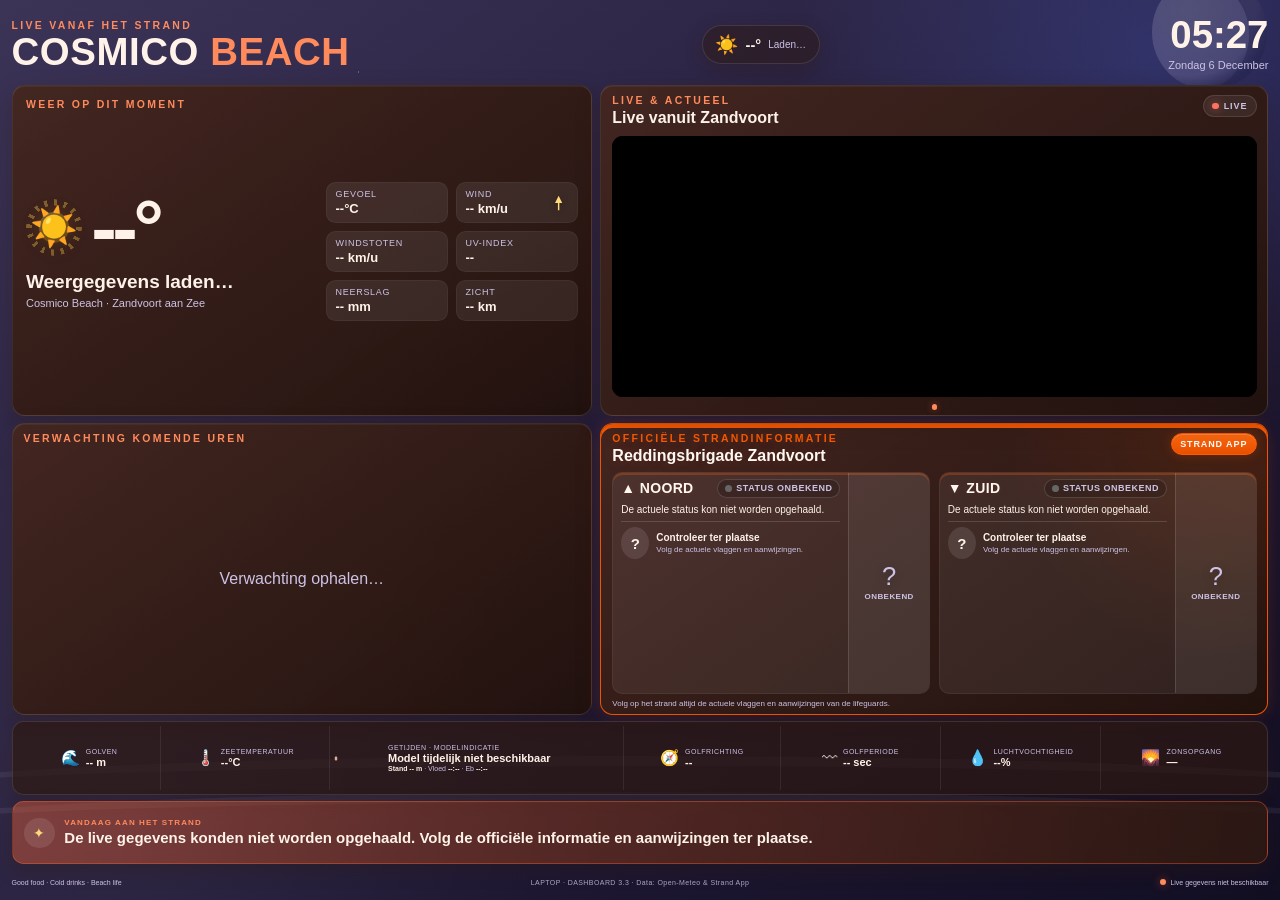
==== commit 0bf35225: "3.3.1" ====
--- a/index.html
+++ b/index.html
@@ -5,8 +5,8 @@
   <meta name="viewport" content="width=device-width, initial-scale=1, viewport-fit=cover">
   <meta name="theme-color" content="#bc5e42">
   <meta http-equiv="Cache-Control" content="no-cache, no-store, must-revalidate">
-  <title>Cosmico Beach — Dashboard 3.3.1</title>
-  <link rel="stylesheet" href="style.css?v=331">
+  <title>Cosmico Beach — Dashboard 3.3.2</title>
+  <link rel="stylesheet" href="style.css?v=332">
 </head>
 <body>
   <div class="ambient" aria-hidden="true">
@@ -18,7 +18,7 @@
   </div>
 
   <main id="webEmbed" class="web-embed" aria-label="Actuele strandinformatie Cosmico Beach">
-    <a class="web-embed-link" href="https://dashboard.cosmicobeach.nl/?mode=mobile&v=331" target="_top" aria-label="Bekijk alle live strandinformatie">
+    <a class="web-embed-link" href="https://dashboard.cosmicobeach.nl/?mode=mobile&v=332" target="_top" aria-label="Bekijk alle live strandinformatie">
       <div class="web-main">
         <span id="webWeatherIcon" class="web-weather-icon">☀️</span>
         <div class="web-weather-copy">
@@ -37,7 +37,7 @@
   </main>
 
   <main id="adviceEmbed" class="advice-embed" aria-label="Actueel strandadvies Cosmico Beach">
-    <a class="advice-embed-link" href="https://dashboard.cosmicobeach.nl/?mode=mobile&v=331" target="_top" aria-label="Bekijk alle live strandinformatie">
+    <a class="advice-embed-link" href="https://dashboard.cosmicobeach.nl/?mode=mobile&v=332" target="_top" aria-label="Bekijk alle live strandinformatie">
       <span class="advice-embed-icon" aria-hidden="true">✦</span>
       <div class="advice-embed-copy">
         <small>VANDAAG AAN HET STRAND</small>
@@ -179,6 +179,6 @@
     </footer>
   </div>
 
-  <script src="script.js?v=331" defer></script>
+  <script src="script.js?v=332" defer></script>
 </body>
 </html>
--- a/style.css
+++ b/style.css
@@ -674,3 +674,44 @@
 /* Los Wix-adviesblok: dezelfde oneliner duidelijk in beeld */
 .advice-embed-copy strong { font-size:clamp(15px,1.05vw,20px); line-height:1.25; }
 @media (max-width:700px) { .advice-embed-copy strong { font-size:16px; } }
+
+/* ===== 3.3.2 — Sterker officieel Reddingsbrigade-oranje, layout ongewijzigd ===== */
+:root {
+  --rescue-orange:#ff5a00;
+  --rescue-orange-soft:rgba(255,90,0,.22);
+  --rescue-orange-glow:rgba(255,90,0,.34);
+}
+
+/* Alleen styling: positie, afmetingen en grid blijven exact gelijk */
+.rescue-card {
+  border-color:rgba(255,90,0,.92);
+  background:
+    radial-gradient(circle at 96% 0%, rgba(255,90,0,.13), transparent 34%),
+    linear-gradient(145deg,rgba(68,38,31,.96),rgba(34,18,14,.98));
+  box-shadow:
+    0 1vh 2.6vh var(--shadow),
+    0 0 1.15vw rgba(255,90,0,.16),
+    inset 0 4px 0 var(--rescue-orange);
+}
+.rescue-card .section-label {
+  color:var(--rescue-orange);
+  text-shadow:0 0 .8vw rgba(255,90,0,.22);
+}
+.rescue-card .source-chip {
+  color:#fff;
+  border-color:var(--rescue-orange);
+  background:linear-gradient(180deg,#ff6a10,#e84f00);
+  box-shadow:0 0 .8vw rgba(255,90,0,.22), inset 0 1px 0 rgba(255,255,255,.18);
+}
+.rescue-heading h2 {
+  color:#fff7f1;
+  text-shadow:0 0 1.15vw rgba(255,90,0,.20);
+}
+.rescue-post h3 {
+  color:#fff7f1;
+  text-shadow:0 0 .55vw rgba(255,90,0,.12);
+}
+/* Oranje accentlijn in beide postkaarten zonder veiligheidskleuren te overschrijven */
+.rescue-post {
+  box-shadow:inset 0 2px 0 rgba(255,90,0,.30);
+}
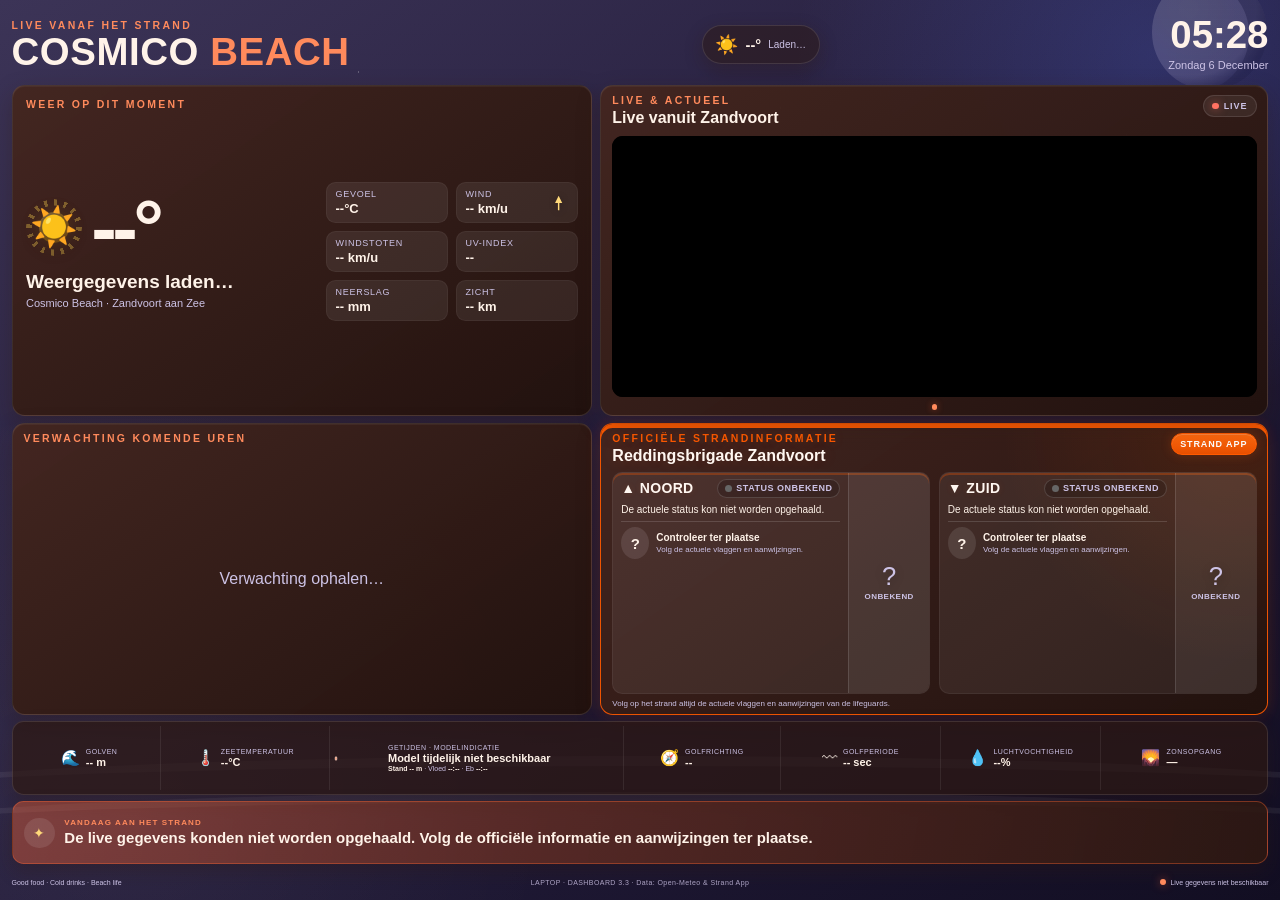
==== commit afde06e7: "moving brand" ====
--- a/index.html
+++ b/index.html
@@ -5,8 +5,8 @@
   <meta name="viewport" content="width=device-width, initial-scale=1, viewport-fit=cover">
   <meta name="theme-color" content="#bc5e42">
   <meta http-equiv="Cache-Control" content="no-cache, no-store, must-revalidate">
-  <title>Cosmico Beach — Dashboard 3.3.2</title>
-  <link rel="stylesheet" href="style.css?v=332">
+  <title>Cosmico Beach — Dashboard 3.3.5</title>
+  <link rel="stylesheet" href="style.css?v=335">
 </head>
 <body>
   <div class="ambient" aria-hidden="true">
@@ -179,6 +179,6 @@
     </footer>
   </div>
 
-  <script src="script.js?v=332" defer></script>
+  <script src="script.js?v=335" defer></script>
 </body>
 </html>
--- a/style.css
+++ b/style.css
@@ -715,3 +715,110 @@
 .rescue-post {
   box-shadow:inset 0 2px 0 rgba(255,90,0,.30);
 }
+
+
+/* 3.3.3 — Kiosk/TV: conditie-items één voor één kort naar voren halen. */
+html[data-mode="tv"] .conditions-strip {
+  position: relative;
+  overflow: visible;
+  z-index: 30;
+}
+
+html[data-mode="tv"] .condition-item {
+  position: relative;
+  z-index: 1;
+  transform: translateZ(0) scale(1);
+  transform-origin: center center;
+  transition: transform 1.05s cubic-bezier(.22,.61,.36,1),
+              background .8s ease,
+              border-color .8s ease,
+              box-shadow .8s ease;
+  will-change: transform;
+}
+
+html[data-mode="tv"] .condition-item.is-focus {
+  z-index: 120;
+  transform: translateZ(0) scale(2.15);
+  padding: .9vh .9vw;
+  border: 1px solid rgba(255,90,0,.82);
+  border-radius: .8vw;
+  background: linear-gradient(145deg, rgba(78,37,25,.99), rgba(38,18,13,.995));
+  box-shadow:
+    0 1.4vh 4vh rgba(0,0,0,.52),
+    0 0 1.25vw rgba(255,90,0,.28),
+    inset 0 1px 0 rgba(255,255,255,.08);
+}
+
+html[data-mode="tv"] .condition-item.is-focus .condition-icon {
+  filter: drop-shadow(0 .35vh .55vh rgba(0,0,0,.35));
+}
+
+html[data-mode="tv"] .condition-item.is-focus small,
+html[data-mode="tv"] .condition-item.is-focus strong,
+html[data-mode="tv"] .condition-item.is-focus .tide-detail {
+  text-shadow: 0 .18vh .35vh rgba(0,0,0,.45);
+}
+
+@media (prefers-reduced-motion: reduce) {
+  html[data-mode="tv"] .condition-item { transition: none; }
+}
+
+
+/* ===== 3.3.5 — TV/KIOSK: COSMICO BEACH langzaam door de header =====
+   Alleen de grote merknaam beweegt. Weer-pill en klok liggen erboven,
+   zodat de merknaam er visueel achterlangs schuift. */
+html[data-mode="tv"] .topbar {
+  position: relative;
+  overflow: hidden;
+  isolation: isolate;
+}
+
+html[data-mode="tv"] .brand-block {
+  position: absolute;
+  left: 0;
+  top: 50%;
+  z-index: 1;
+  width: max-content;
+  transform: translate3d(0,-50%,0);
+  pointer-events: none;
+  will-change: transform;
+  animation: cosmico-brand-drift 42s ease-in-out infinite alternate;
+  animation-play-state: var(--motion-play);
+}
+
+html[data-mode="tv"] .brand-block .eyebrow {
+  position: absolute;
+  left: 0;
+  bottom: calc(100% + .35vh);
+  white-space: nowrap;
+}
+
+html[data-mode="tv"] .brand-block h1 {
+  margin: 0;
+  white-space: nowrap;
+}
+
+html[data-mode="tv"] .topbar-summary,
+html[data-mode="tv"] .clock {
+  position: relative;
+  z-index: 5;
+}
+
+html[data-mode="tv"] .topbar-summary {
+  grid-column: 2;
+  justify-self: center;
+}
+
+html[data-mode="tv"] .clock {
+  grid-column: 3;
+  justify-self: end;
+}
+
+@keyframes cosmico-brand-drift {
+  from { transform: translate3d(0,-50%,0); }
+  to   { transform: translate3d(calc(100vw - 39vw),-50%,0); }
+}
+
+@media (prefers-reduced-motion: reduce) {
+  html[data-mode="tv"] .brand-block { animation: none; }
+}
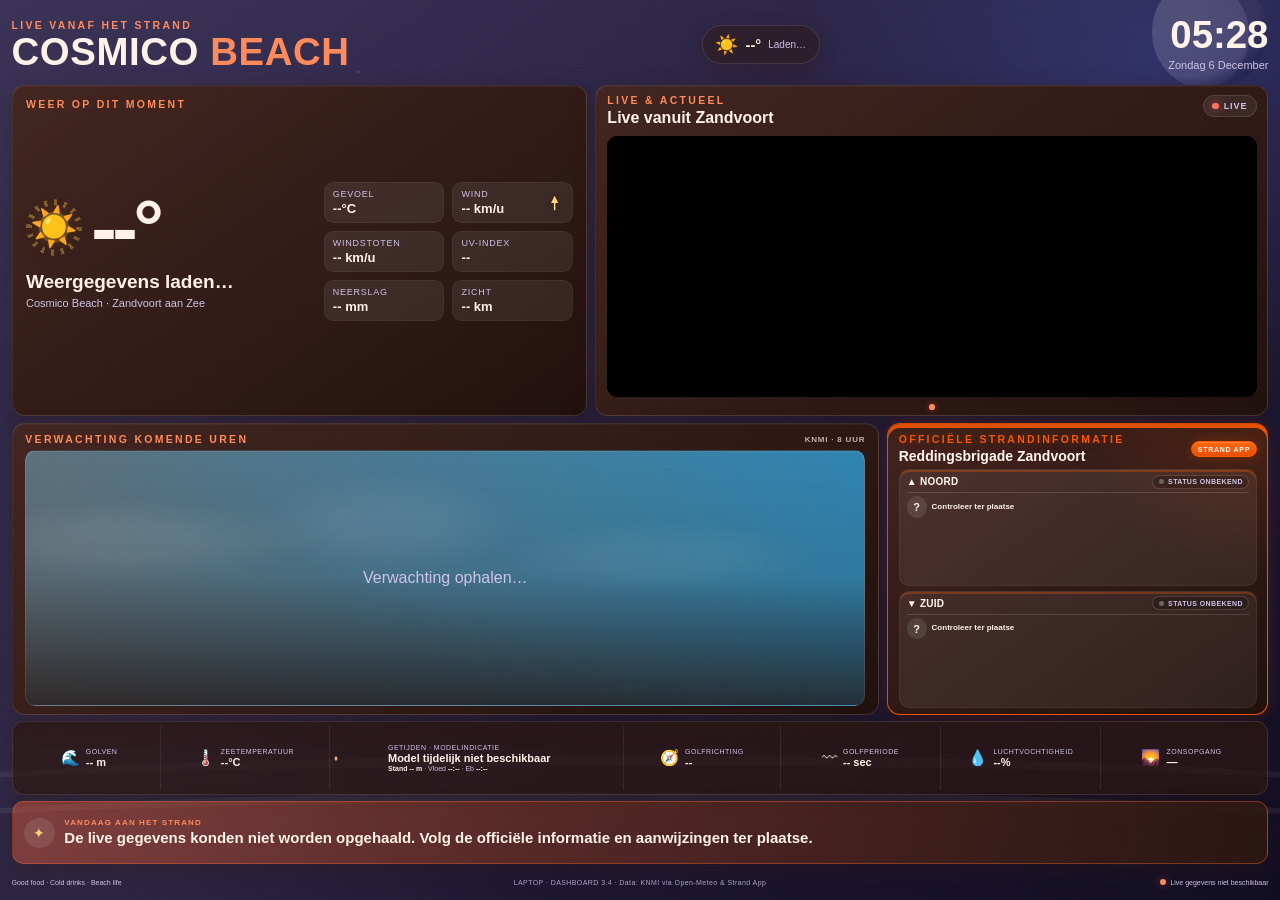
==== commit 3ed7f9a5: "3.4" ====
--- a/index.html
+++ b/index.html
@@ -5,8 +5,8 @@
   <meta name="viewport" content="width=device-width, initial-scale=1, viewport-fit=cover">
   <meta name="theme-color" content="#bc5e42">
   <meta http-equiv="Cache-Control" content="no-cache, no-store, must-revalidate">
-  <title>Cosmico Beach — Dashboard 3.3.5</title>
-  <link rel="stylesheet" href="style.css?v=335">
+  <title>Cosmico Beach — Dashboard 3.4.0</title>
+  <link rel="stylesheet" href="style.css?v=340">
 </head>
 <body>
   <div class="ambient" aria-hidden="true">
@@ -18,7 +18,7 @@
   </div>
 
   <main id="webEmbed" class="web-embed" aria-label="Actuele strandinformatie Cosmico Beach">
-    <a class="web-embed-link" href="https://dashboard.cosmicobeach.nl/?mode=mobile&v=332" target="_top" aria-label="Bekijk alle live strandinformatie">
+    <a class="web-embed-link" href="https://dashboard.cosmicobeach.nl/?mode=mobile&v=340" target="_top" aria-label="Bekijk alle live strandinformatie">
       <div class="web-main">
         <span id="webWeatherIcon" class="web-weather-icon">☀️</span>
         <div class="web-weather-copy">
@@ -37,7 +37,7 @@
   </main>
 
   <main id="adviceEmbed" class="advice-embed" aria-label="Actueel strandadvies Cosmico Beach">
-    <a class="advice-embed-link" href="https://dashboard.cosmicobeach.nl/?mode=mobile&v=332" target="_top" aria-label="Bekijk alle live strandinformatie">
+    <a class="advice-embed-link" href="https://dashboard.cosmicobeach.nl/?mode=mobile&v=340" target="_top" aria-label="Bekijk alle live strandinformatie">
       <span class="advice-embed-icon" aria-hidden="true">✦</span>
       <div class="advice-embed-copy">
         <small>VANDAAG AAN HET STRAND</small>
@@ -123,7 +123,10 @@
       </section>
 
       <section class="card forecast-card">
-        <div class="section-label">VERWACHTING KOMENDE UREN</div>
+        <div class="forecast-heading">
+          <div class="section-label">VERWACHTING KOMENDE UREN</div>
+          <span id="forecastSource" class="forecast-source">KNMI · 8 UUR</span>
+        </div>
         <div id="hourlyForecast" class="hourly-forecast" aria-live="polite">
           <div class="loading-copy">Verwachting ophalen…</div>
         </div>
@@ -140,7 +143,6 @@
         <div id="rescuePosts" class="rescue-posts" aria-live="polite">
           <div class="rescue-loading">Status van de strandposten wordt opgehaald…</div>
         </div>
-        <p class="rescue-disclaimer">Volg op het strand altijd de actuele vlaggen en aanwijzingen van de lifeguards.</p>
       </section>
 
       <section class="conditions-strip">
@@ -174,11 +176,11 @@
 
     <footer>
       <span>Good food · Cold drinks · Beach life</span>
-      <div class="mode-label"><span id="modeName">AUTO</span> · DASHBOARD 3.3 · Data: Open-Meteo & Strand App</div>
+      <div class="mode-label"><span id="modeName">AUTO</span> · DASHBOARD 3.4 · Data: KNMI via Open-Meteo & Strand App</div>
       <div id="connectionState" class="connection-state" aria-live="polite"><span class="connection-dot"></span><span id="connectionText">Verbinden…</span></div>
     </footer>
   </div>
 
-  <script src="script.js?v=335" defer></script>
+  <script src="script.js?v=340" defer></script>
 </body>
 </html>
--- a/style.css
+++ b/style.css
@@ -822,3 +822,268 @@
 @media (prefers-reduced-motion: reduce) {
   html[data-mode="tv"] .brand-block { animation: none; }
 }
+
+
+/* ===== 3.4.0 — brede visuele KNMI-tijdlijn + compacte Reddingsbrigade ===== */
+
+/* Toprij blijft ongeveer 46/54; forecast krijgt ~69% en Reddingsbrigade ~31%. */
+.dashboard {
+  grid-template-columns: repeat(13, minmax(0, 1fr));
+  grid-template-areas:
+    "current current current current current current media media media media media media media"
+    "forecast forecast forecast forecast forecast forecast forecast forecast forecast rescue rescue rescue rescue"
+    "conditions conditions conditions conditions conditions conditions conditions conditions conditions conditions conditions conditions conditions"
+    "advice advice advice advice advice advice advice advice advice advice advice advice advice";
+}
+
+/* ---- Forecast: één rustige doorlopende tijdlijn ---- */
+.forecast-card {
+  position: relative;
+  overflow: hidden;
+  padding: 1.2vh 1vw .9vh;
+}
+
+.forecast-heading {
+  display: flex;
+  align-items: center;
+  justify-content: space-between;
+  gap: 1vw;
+}
+
+.forecast-source {
+  color: rgba(255,243,233,.72);
+  font-size: clamp(8px,.5vw,11px);
+  font-weight: 850;
+  letter-spacing: .1em;
+  white-space: nowrap;
+}
+
+.hourly-forecast {
+  --forecast-sky: linear-gradient(90deg,#647985,#328fbe);
+  position: relative;
+  isolation: isolate;
+  height: calc(100% - 1.8vh);
+  margin-top: .55vh;
+  display: grid;
+  grid-template-columns: repeat(8, minmax(0,1fr));
+  gap: 0;
+  overflow: hidden;
+  border: 1px solid rgba(255,255,255,.09);
+  border-radius: .82vw;
+  background:
+    linear-gradient(180deg,rgba(12,18,25,.08) 0%,rgba(28,17,13,.18) 50%,rgba(31,17,13,.76) 100%),
+    var(--forecast-sky);
+  box-shadow: inset 0 1px 0 rgba(255,255,255,.08);
+}
+
+.hourly-forecast::after {
+  content: "";
+  position: absolute;
+  inset: 0;
+  z-index: 0;
+  pointer-events: none;
+  opacity: .36;
+  background:
+    radial-gradient(ellipse at 12% 35%, rgba(255,255,255,.22) 0 7%, transparent 18%),
+    radial-gradient(ellipse at 43% 28%, rgba(255,255,255,.18) 0 8%, transparent 20%),
+    radial-gradient(ellipse at 76% 42%, rgba(255,255,255,.15) 0 7%, transparent 18%);
+}
+
+.forecast-timeline {
+  position: absolute;
+  z-index: 5;
+  left: 1.2%;
+  right: 1.2%;
+  top: 2.35vh;
+  height: 1px;
+  background: rgba(255,255,255,.55);
+  box-shadow: 0 1px 0 rgba(0,0,0,.16);
+}
+
+.forecast-now-marker {
+  position: absolute;
+  z-index: 12;
+  top: .25vh;
+  bottom: .35vh;
+  left: 6.25%;
+  width: 0;
+  pointer-events: none;
+  transition: left 30s linear;
+}
+
+.forecast-now-marker::after {
+  content: "";
+  position: absolute;
+  top: 2.05vh;
+  bottom: 0;
+  left: 0;
+  width: 2px;
+  transform: translateX(-1px);
+  background: linear-gradient(180deg,rgba(255,101,51,.95),rgba(255,101,51,.1));
+  box-shadow: 0 0 .6vw rgba(255,101,51,.5);
+}
+
+.forecast-now-marker span {
+  position: absolute;
+  left: 0;
+  top: 0;
+  transform: translateX(-50%);
+  padding: .18vh .34vw;
+  border-radius: 999px;
+  color: #fff;
+  background: var(--orange);
+  box-shadow: 0 .25vh .75vh rgba(0,0,0,.24);
+  font-size: clamp(7px,.44vw,10px);
+  font-weight: 950;
+  letter-spacing: .08em;
+}
+
+.forecast-card .hour {
+  position: relative;
+  z-index: 2;
+  min-width: 0;
+  min-height: 0;
+  padding: 2.8vh .32vw .55vh;
+  border: 0;
+  border-right: 1px solid rgba(255,255,255,.11);
+  border-radius: 0;
+  background: linear-gradient(180deg,rgba(255,255,255,.035),rgba(10,10,15,.08));
+  display: grid;
+  grid-template-rows: auto 1fr auto auto;
+  align-items: center;
+  justify-items: center;
+  gap: .18vh;
+  text-align: center;
+}
+
+.forecast-card .hour:last-child { border-right: 0; }
+.forecast-card .hour.is-current-hour { background: linear-gradient(180deg,rgba(255,101,51,.13),rgba(255,101,51,.03)); }
+.forecast-card .hour .time {
+  color: #fff;
+  font-size: clamp(10px,.72vw,15px);
+  font-weight: 900;
+  text-shadow: 0 .15vh .35vh rgba(0,0,0,.42);
+}
+.forecast-card .hour .icon {
+  align-self: center;
+  font-size: clamp(25px,1.9vw,40px);
+  filter: drop-shadow(0 .25vh .45vh rgba(0,0,0,.28));
+  animation: icon-float 3.8s ease-in-out infinite;
+  animation-play-state: var(--motion-play);
+}
+.forecast-card .hour .degrees {
+  color: #fff;
+  font-size: clamp(20px,1.5vw,31px);
+  line-height: .95;
+  text-shadow: 0 .18vh .42vh rgba(0,0,0,.4);
+}
+.forecast-details {
+  min-height: 2.45vh;
+  display: flex;
+  flex-direction: column;
+  justify-content: flex-end;
+  align-items: center;
+  gap: .13vh;
+  color: #fff;
+  font-size: clamp(7px,.46vw,10px);
+  line-height: 1.05;
+  white-space: nowrap;
+}
+.forecast-detail { display:block; padding:.12vh .26vw; border-radius:999px; background:rgba(10,15,20,.28); text-shadow:0 1px 2px rgba(0,0,0,.36); }
+.forecast-detail.sun { color:#fff0a9; }
+.forecast-detail.rain { color:#d4efff; }
+.forecast-detail.dry { color:rgba(255,255,255,.72); font-weight:800; letter-spacing:.06em; }
+
+/* ---- Compacte Reddingsbrigade: geen dubbele status meer ---- */
+.rescue-card {
+  padding: 1.15vh .8vw .72vh;
+}
+.rescue-heading { align-items:center; }
+.rescue-heading h2 { font-size:clamp(14px,1.05vw,21px); }
+.rescue-card .source-chip { font-size:clamp(7px,.46vw,10px); padding:.38vh .48vw; }
+.rescue-posts {
+  margin-top: .55vh;
+  display: grid;
+  grid-template-columns: 1fr;
+  grid-template-rows: repeat(2,minmax(0,1fr));
+  gap: .48vh;
+}
+.compact-rescue-post.rescue-post {
+  min-height: 0;
+  display: grid;
+  grid-template-columns: minmax(0,1fr);
+  padding: 0;
+}
+.compact-rescue-post.has-alert { grid-template-columns:minmax(0,1fr) clamp(64px,5vw,92px); }
+.compact-rescue-post .rescue-copy { padding:.52vh .55vw; }
+.compact-rescue-post .rescue-post-top { gap:.35vw; }
+.compact-rescue-post .rescue-post h3,
+.compact-rescue-post h3 { font-size:clamp(10px,.75vw,15px); }
+.compact-rescue-post .lifeguard-status { padding:.28vh .42vw; font-size:clamp(7px,.48vw,10px); }
+.compact-rescue-post .status-light { width:.42vw; height:.42vw; min-width:5px; min-height:5px; }
+.compact-rescue-post .safety-message {
+  margin-top:.38vh;
+  padding-top:.35vh;
+  gap:.38vw;
+}
+.compact-rescue-post .safety-mini-icon {
+  width:clamp(20px,1.55vw,29px);
+  height:clamp(20px,2.4vh,29px);
+  font-size:clamp(11px,.82vw,16px);
+}
+.compact-rescue-post .safety-message img {
+  width:clamp(22px,1.65vw,31px);
+  height:clamp(22px,2.7vh,31px);
+}
+.compact-rescue-post .safety-message strong { font-size:clamp(8px,.52vw,11px); }
+.compact-rescue-post .safety-message span:not(.safety-mini-icon) { font-size:clamp(7px,.42vw,9px); -webkit-line-clamp:1; }
+.rescue-alert-symbol {
+  display:flex;
+  flex-direction:column;
+  align-items:center;
+  justify-content:center;
+  gap:.25vh;
+  border-left:1px solid rgba(255,255,255,.12);
+  text-align:center;
+}
+.rescue-alert-symbol span { font-size:clamp(21px,1.8vw,34px); }
+.rescue-alert-symbol strong { font-size:clamp(7px,.45vw,10px); line-height:1; }
+.safety-warning .rescue-alert-symbol { background:linear-gradient(180deg,#ffe600,#f6d900); color:#211b00; }
+.safety-danger .rescue-alert-symbol { background:linear-gradient(180deg,#ce2d25,#8f1814); color:#fff; }
+
+/* Laptop/kiosk houden dezelfde brede forecastverhouding. */
+html[data-mode="tv"] .forecast-card,
+html[data-mode="laptop"] .forecast-card { overflow:hidden; }
+
+/* Mobiel: dezelfde visuele forecast als horizontale swipe-tijdlijn. */
+@media (max-width:700px) {
+  .dashboard { display:block; }
+  .forecast-card { padding:16px 12px 13px; }
+  .forecast-heading { padding:0 3px; }
+  .forecast-source { font-size:9px; }
+  .hourly-forecast {
+    height:210px;
+    grid-template-columns:repeat(8,100px);
+    overflow-x:auto;
+    overflow-y:hidden;
+    scroll-snap-type:x proximity;
+    border-radius:13px;
+  }
+  .forecast-card .hour { min-height:208px; padding:39px 5px 10px; scroll-snap-align:start; }
+  .forecast-card .hour .time { font-size:13px; }
+  .forecast-card .hour .icon { font-size:31px; }
+  .forecast-card .hour .degrees { font-size:25px; }
+  .forecast-details { font-size:9px; min-height:39px; }
+  .forecast-timeline { top:31px; }
+  .forecast-now-marker { top:7px; bottom:5px; }
+  .forecast-now-marker::after { top:25px; }
+  .forecast-now-marker span { font-size:8px; padding:3px 5px; }
+  .rescue-posts { display:block; }
+  .compact-rescue-post.rescue-post,
+  .compact-rescue-post.has-alert { grid-template-columns:minmax(0,1fr); min-height:0; margin-top:9px; }
+  .compact-rescue-post .rescue-copy { padding:12px; }
+  .compact-rescue-post .rescue-post-top { align-items:flex-start; flex-direction:column; }
+  .compact-rescue-post .lifeguard-status { padding:6px 8px; font-size:11px; }
+  .compact-rescue-post .safety-message strong { font-size:12px; }
+  .rescue-alert-symbol { border-left:0; border-top:1px solid rgba(255,255,255,.12); padding:8px; flex-direction:row; }
+}
